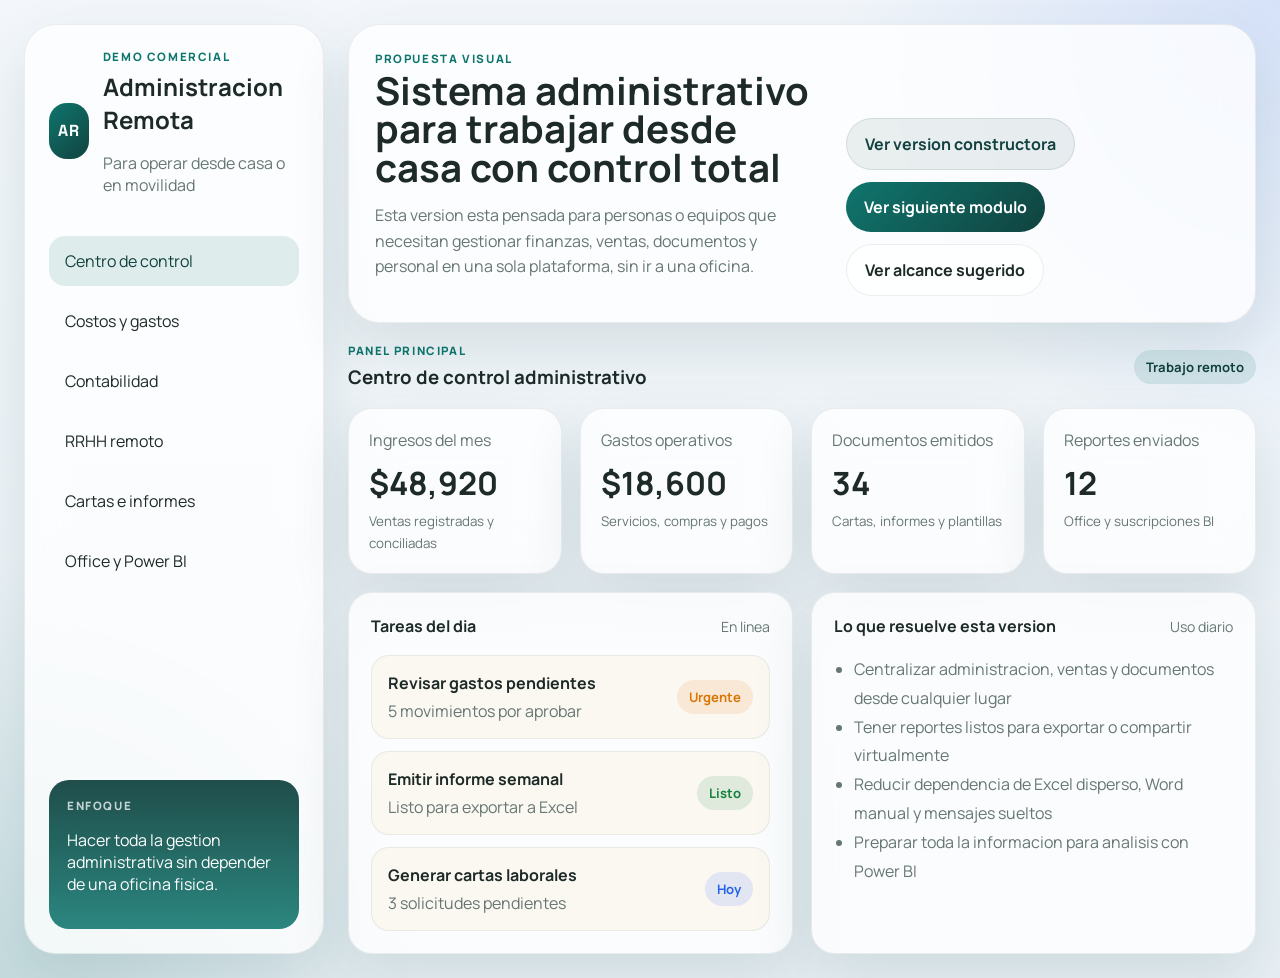
==== home-office.html @ 509c4a2b "Add initial demo mockups" ====
<!DOCTYPE html>
<html lang="es">
<head>
  <meta charset="UTF-8">
  <meta name="viewport" content="width=device-width, initial-scale=1.0">
  <title>Demo | Administracion Remota</title>
  <link rel="preconnect" href="https://fonts.googleapis.com">
  <link rel="preconnect" href="https://fonts.gstatic.com" crossorigin>
  <link href="https://fonts.googleapis.com/css2?family=Manrope:wght@400;500;600;700;800&family=Space+Grotesk:wght@500;700&display=swap" rel="stylesheet">
  <link rel="stylesheet" href="styles.css">
</head>
<body class="theme-remote">
  <div class="app-shell">
    <aside class="sidebar">
      <div class="brand">
        <div class="brand-mark">AR</div>
        <div>
          <p class="eyebrow">Demo comercial</p>
          <h1>Administracion Remota</h1>
          <p class="brand-subtitle">Para operar desde casa o en movilidad</p>
        </div>
      </div>

      <nav class="nav">
        <button class="nav-item active" data-screen="dashboard">Centro de control</button>
        <button class="nav-item" data-screen="costos">Costos y gastos</button>
        <button class="nav-item" data-screen="contabilidad">Contabilidad</button>
        <button class="nav-item" data-screen="rrhh">RRHH remoto</button>
        <button class="nav-item" data-screen="documentos">Cartas e informes</button>
        <button class="nav-item" data-screen="reportes">Office y Power BI</button>
      </nav>

      <div class="sidebar-card">
        <p class="eyebrow">Enfoque</p>
        <p>Hacer toda la gestion administrativa sin depender de una oficina fisica.</p>
      </div>
    </aside>

    <main class="main-content">
      <header class="hero">
        <div>
          <p class="eyebrow">Propuesta visual</p>
          <h2>Sistema administrativo para trabajar desde casa con control total</h2>
          <p class="hero-copy">
            Esta version esta pensada para personas o equipos que necesitan gestionar
            finanzas, ventas, documentos y personal en una sola plataforma, sin ir a una oficina.
          </p>
        </div>
        <div class="hero-actions">
          <a class="action-btn tertiary" href="index.html">Ver version constructora</a>
          <button class="action-btn primary" id="nextScreen">Ver siguiente modulo</button>
          <button class="action-btn secondary" id="openModal">Ver alcance sugerido</button>
        </div>
      </header>

      <section class="screen active" id="dashboard">
        <div class="section-header">
          <div>
            <p class="eyebrow">Panel principal</p>
            <h3>Centro de control administrativo</h3>
          </div>
          <span class="status-pill">Trabajo remoto</span>
        </div>

        <div class="metrics-grid">
          <article class="metric-card">
            <span>Ingresos del mes</span>
            <strong>$48,920</strong>
            <small>Ventas registradas y conciliadas</small>
          </article>
          <article class="metric-card">
            <span>Gastos operativos</span>
            <strong>$18,600</strong>
            <small>Servicios, compras y pagos</small>
          </article>
          <article class="metric-card">
            <span>Documentos emitidos</span>
            <strong>34</strong>
            <small>Cartas, informes y plantillas</small>
          </article>
          <article class="metric-card">
            <span>Reportes enviados</span>
            <strong>12</strong>
            <small>Office y suscripciones BI</small>
          </article>
        </div>

        <div class="dashboard-grid">
          <article class="panel-card">
            <div class="panel-card-head">
              <h4>Tareas del dia</h4>
              <span>En linea</span>
            </div>
            <div class="project-list">
              <div class="project-row">
                <div>
                  <strong>Revisar gastos pendientes</strong>
                  <p>5 movimientos por aprobar</p>
                </div>
                <span class="tag amber">Urgente</span>
              </div>
              <div class="project-row">
                <div>
                  <strong>Emitir informe semanal</strong>
                  <p>Listo para exportar a Excel</p>
                </div>
                <span class="tag green">Listo</span>
              </div>
              <div class="project-row">
                <div>
                  <strong>Generar cartas laborales</strong>
                  <p>3 solicitudes pendientes</p>
                </div>
                <span class="tag blue">Hoy</span>
              </div>
            </div>
          </article>

          <article class="panel-card">
            <div class="panel-card-head">
              <h4>Lo que resuelve esta version</h4>
              <span>Uso diario</span>
            </div>
            <ul class="feature-list">
              <li>Centralizar administracion, ventas y documentos desde cualquier lugar</li>
              <li>Tener reportes listos para exportar o compartir virtualmente</li>
              <li>Reducir dependencia de Excel disperso, Word manual y mensajes sueltos</li>
              <li>Preparar toda la informacion para analisis con Power BI</li>
            </ul>
          </article>
        </div>
      </section>

      <section class="screen" id="costos">
        <div class="section-header">
          <div>
            <p class="eyebrow">Modulo 1</p>
            <h3>Costos, gastos e ingresos</h3>
          </div>
          <span class="status-pill">Base del sistema</span>
        </div>

        <div class="two-column">
          <article class="panel-card">
            <div class="panel-card-head">
              <h4>Resumen de movimientos</h4>
              <span>Vista rapida</span>
            </div>
            <div class="table-card">
              <div class="table-row table-head">
                <span>Fecha</span>
                <span>Concepto</span>
                <span>Tipo</span>
                <span>Monto</span>
              </div>
              <div class="table-row">
                <span>08/04</span>
                <span>Pago de proveedores</span>
                <span>Gasto</span>
                <span>$980</span>
              </div>
              <div class="table-row">
                <span>08/04</span>
                <span>Venta cerrada</span>
                <span>Ingreso</span>
                <span>$2,400</span>
              </div>
              <div class="table-row">
                <span>07/04</span>
                <span>Suscripcion software</span>
                <span>Gasto</span>
                <span>$95</span>
              </div>
            </div>
          </article>

          <article class="panel-card">
            <div class="panel-card-head">
              <h4>Funciones sugeridas</h4>
              <span>Primera etapa</span>
            </div>
            <ul class="feature-list">
              <li>Registrar ingresos y gastos desde una sola pantalla</li>
              <li>Filtrar por categoria, fecha, cliente o responsable</li>
              <li>Ver utilidad estimada del periodo</li>
              <li>Exportar reportes a Excel, CSV o PDF</li>
            </ul>
          </article>
        </div>
      </section>

      <section class="screen" id="contabilidad">
        <div class="section-header">
          <div>
            <p class="eyebrow">Modulo 2</p>
            <h3>Contabilidad administrativa</h3>
          </div>
          <span class="status-pill">Control interno</span>
        </div>

        <div class="dashboard-grid">
          <article class="panel-card">
            <div class="panel-card-head">
              <h4>Tablero contable</h4>
              <span>Seguimiento</span>
            </div>
            <ul class="feature-list">
              <li>Cuentas por cobrar y por pagar</li>
              <li>Resumen mensual de ingresos y egresos</li>
              <li>Control de facturas y comprobantes</li>
              <li>Cierre administrativo por periodo</li>
            </ul>
          </article>

          <article class="panel-card">
            <div class="panel-card-head">
              <h4>Importante para venderlo bien</h4>
              <span>Enfoque comercial</span>
            </div>
            <ul class="feature-list">
              <li>Presentarlo como control administrativo y reportes operativos</li>
              <li>Evitar prometer contabilidad fiscal completa sin validar normativa</li>
              <li>Dejar abierta la integracion con contador o software externo</li>
              <li>Usar esta fase para ordenar la informacion del negocio</li>
            </ul>
          </article>
        </div>
      </section>

      <section class="screen" id="rrhh">
        <div class="section-header">
          <div>
            <p class="eyebrow">Modulo 3</p>
            <h3>Recursos humanos y soporte administrativo</h3>
          </div>
          <span class="status-pill">Operable en remoto</span>
        </div>

        <div class="two-column">
          <article class="panel-card">
            <div class="panel-card-head">
              <h4>Expedientes del equipo</h4>
              <span>Gestion interna</span>
            </div>
            <div class="people-grid">
              <div class="person-card">
                <strong>Mariela Ortiz</strong>
                <span>Asistente administrativa</span>
                <small>Documentos al dia</small>
              </div>
              <div class="person-card">
                <strong>David Solis</strong>
                <span>Vendedor</span>
                <small>Meta mensual 78%</small>
              </div>
              <div class="person-card">
                <strong>Lucia Gomez</strong>
                <span>Coordinadora</span>
                <small>2 cartas pendientes</small>
              </div>
              <div class="person-card">
                <strong>Rosa Medina</strong>
                <span>RRHH</span>
                <small>Revision de contratos</small>
              </div>
            </div>
          </article>

          <article class="panel-card">
            <div class="panel-card-head">
              <h4>Funciones sugeridas</h4>
              <span>Escalable</span>
            </div>
            <ul class="feature-list">
              <li>Fichas de colaboradores, cargos y contratos</li>
              <li>Cartas laborales generadas con plantillas</li>
              <li>Control de vacaciones, estados y observaciones</li>
              <li>Acceso por usuario para trabajo desde casa</li>
            </ul>
          </article>
        </div>
      </section>

      <section class="screen" id="documentos">
        <div class="section-header">
          <div>
            <p class="eyebrow">Modulo 4</p>
            <h3>Cartas, informes y plantillas de oficina</h3>
          </div>
          <span class="status-pill">Alta utilidad</span>
        </div>

        <div class="dashboard-grid">
          <article class="panel-card">
            <div class="panel-card-head">
              <h4>Biblioteca documental</h4>
              <span>Automatizacion</span>
            </div>
            <div class="document-list">
              <div class="document-item">
                <strong>Carta laboral</strong>
                <small>Lista para emitir</small>
              </div>
              <div class="document-item">
                <strong>Informe mensual</strong>
                <small>Con datos del sistema</small>
              </div>
              <div class="document-item">
                <strong>Plantilla administrativa</strong>
                <small>Formato institucional</small>
              </div>
              <div class="document-item">
                <strong>Resumen de ventas</strong>
                <small>Exportable</small>
              </div>
            </div>
          </article>

          <article class="panel-card">
            <div class="panel-card-head">
              <h4>Que se puede automatizar</h4>
              <span>Valor practico</span>
            </div>
            <ul class="feature-list">
              <li>Emitir cartas desde datos ya guardados</li>
              <li>Armar informes recurrentes sin reescribirlos cada vez</li>
              <li>Unificar firmas, encabezados y formatos</li>
              <li>Reducir trabajo manual de oficina aunque se opere desde casa</li>
            </ul>
          </article>
        </div>
      </section>

      <section class="screen" id="reportes">
        <div class="section-header">
          <div>
            <p class="eyebrow">Modulo 5</p>
            <h3>Exportacion, Office y Power BI</h3>
          </div>
          <span class="status-pill">Fase 2</span>
        </div>

        <div class="dashboard-grid">
          <article class="panel-card">
            <div class="panel-card-head">
              <h4>Salidas disponibles</h4>
              <span>Compatible</span>
            </div>
            <div class="export-grid">
              <div class="export-card">Excel</div>
              <div class="export-card">Word</div>
              <div class="export-card">PDF</div>
              <div class="export-card">Power BI</div>
            </div>
          </article>

          <article class="panel-card">
            <div class="panel-card-head">
              <h4>Escenario de uso</h4>
              <span>Gerencia virtual</span>
            </div>
            <ul class="feature-list">
              <li>Extraer reportes para herramientas de Office</li>
              <li>Conectar datos limpios para tableros de Power BI</li>
              <li>Enviar suscripciones automaticas con indicadores clave</li>
              <li>Consultar resultados desde casa, laptop o celular</li>
            </ul>
          </article>
        </div>
      </section>
    </main>
  </div>

  <div class="modal-backdrop" id="modalBackdrop" aria-hidden="true">
    <div class="modal-card" role="dialog" aria-modal="true" aria-labelledby="modalTitle">
      <div class="panel-card-head">
        <h4 id="modalTitle">Alcance recomendado para la version remota</h4>
        <button class="close-btn" id="closeModal" aria-label="Cerrar">x</button>
      </div>
      <ul class="feature-list">
        <li>Dashboard con ingresos, gastos, ventas y reportes</li>
        <li>Modulo de movimientos administrativos y contables basicos</li>
        <li>Emision de cartas e informes desde plantillas</li>
        <li>Exportacion a Office y estructura lista para Power BI</li>
        <li>Acceso web para operar desde casa o fuera de oficina</li>
      </ul>
      <p class="modal-note">
        Recomendacion comercial: vender esta version como una plataforma administrativa remota, no como un sistema fiscal completo.
      </p>
    </div>
  </div>

  <script src="script.js"></script>
</body>
</html>
---- styles.css ----
:root {
  --bg: #f4efe7;
  --bg-soft: #fbf8f2;
  --surface: rgba(255, 255, 255, 0.76);
  --surface-strong: #ffffff;
  --ink: #1d2a28;
  --muted: #667672;
  --line: rgba(29, 42, 40, 0.08);
  --brand: #0f766e;
  --brand-deep: #11423f;
  --accent: #d97706;
  --success: #15803d;
  --info: #2563eb;
  --shadow: 0 24px 60px rgba(17, 66, 63, 0.12);
  --radius: 24px;
}

* {
  box-sizing: border-box;
}

html,
body {
  margin: 0;
  min-height: 100%;
  font-family: "Manrope", sans-serif;
  color: var(--ink);
  background:
    radial-gradient(circle at top left, rgba(15, 118, 110, 0.16), transparent 28%),
    radial-gradient(circle at bottom right, rgba(217, 119, 6, 0.12), transparent 26%),
    linear-gradient(180deg, #f8f5ef 0%, #f1ece3 100%);
}

body {
  padding: 24px;
}

body.theme-remote {
  background:
    radial-gradient(circle at top right, rgba(37, 99, 235, 0.14), transparent 28%),
    radial-gradient(circle at bottom left, rgba(15, 118, 110, 0.16), transparent 26%),
    linear-gradient(180deg, #f3f7fb 0%, #e9f0f5 100%);
}

button {
  font: inherit;
}

.app-shell {
  display: grid;
  grid-template-columns: 300px 1fr;
  gap: 24px;
  min-height: calc(100vh - 48px);
}

.sidebar,
.hero,
.panel-card,
.metric-card,
.modal-card {
  backdrop-filter: blur(20px);
  background: var(--surface);
  border: 1px solid var(--line);
  box-shadow: var(--shadow);
}

.sidebar {
  display: flex;
  flex-direction: column;
  gap: 24px;
  padding: 24px;
  border-radius: 32px;
}

.brand {
  display: flex;
  gap: 14px;
  align-items: center;
}

.brand-mark {
  display: grid;
  place-items: center;
  width: 56px;
  height: 56px;
  border-radius: 18px;
  color: white;
  background: linear-gradient(135deg, var(--brand), var(--brand-deep));
  font-family: "Space Grotesk", sans-serif;
  font-weight: 700;
  letter-spacing: 0.04em;
}

.brand h1,
.hero h2,
.section-header h3,
.panel-card h4 {
  margin: 0;
}

.brand-subtitle,
.hero-copy,
.metric-card small,
.feature-list,
.alert-list,
.modal-note,
.document-item small,
.project-row p,
.person-card small {
  color: var(--muted);
}

.eyebrow {
  margin: 0 0 6px;
  text-transform: uppercase;
  letter-spacing: 0.14em;
  font-size: 0.72rem;
  font-weight: 800;
  color: var(--brand);
}

.nav {
  display: flex;
  flex-direction: column;
  gap: 10px;
}

.nav-item,
.action-btn,
.close-btn {
  border: 0;
  cursor: pointer;
}

.nav-item {
  text-align: left;
  padding: 14px 16px;
  border-radius: 16px;
  background: transparent;
  color: var(--ink);
  transition: 180ms ease;
}

.nav-item:hover,
.nav-item.active {
  background: rgba(15, 118, 110, 0.12);
  color: var(--brand-deep);
}

.sidebar-card {
  margin-top: auto;
  padding: 18px;
  border-radius: 20px;
  background: linear-gradient(180deg, rgba(17, 66, 63, 0.94), rgba(15, 118, 110, 0.88));
  color: white;
}

.sidebar-card .eyebrow {
  color: rgba(255, 255, 255, 0.74);
}

.main-content {
  display: flex;
  flex-direction: column;
  gap: 20px;
}

.hero {
  display: flex;
  justify-content: space-between;
  align-items: end;
  gap: 24px;
  padding: 26px;
  border-radius: 32px;
}

.hero h2 {
  max-width: 760px;
  font-size: clamp(1.8rem, 3vw, 3rem);
  line-height: 1;
}

.hero-copy {
  max-width: 760px;
  line-height: 1.6;
}

.hero-actions {
  display: flex;
  gap: 12px;
  flex-wrap: wrap;
}

.action-btn {
  display: inline-flex;
  align-items: center;
  justify-content: center;
  padding: 14px 18px;
  border-radius: 999px;
  font-weight: 700;
  text-decoration: none;
}

.action-btn.primary {
  color: white;
  background: linear-gradient(135deg, var(--brand), var(--brand-deep));
}

.action-btn.secondary {
  background: rgba(255, 255, 255, 0.74);
  color: var(--ink);
  border: 1px solid var(--line);
}

.action-btn.tertiary {
  background: rgba(17, 66, 63, 0.08);
  color: var(--brand-deep);
  border: 1px solid rgba(17, 66, 63, 0.1);
}

.screen {
  display: none;
  flex-direction: column;
  gap: 18px;
}

.screen.active {
  display: flex;
}

.section-header {
  display: flex;
  justify-content: space-between;
  gap: 16px;
  align-items: center;
}

.status-pill,
.tag {
  display: inline-flex;
  align-items: center;
  justify-content: center;
  padding: 8px 12px;
  border-radius: 999px;
  font-size: 0.82rem;
  font-weight: 700;
}

.status-pill {
  background: rgba(15, 118, 110, 0.12);
  color: var(--brand-deep);
}

.metrics-grid,
.dashboard-grid,
.two-column,
.people-grid,
.export-grid {
  display: grid;
  gap: 18px;
}

.metrics-grid {
  grid-template-columns: repeat(4, minmax(0, 1fr));
}

.dashboard-grid,
.two-column {
  grid-template-columns: repeat(2, minmax(0, 1fr));
}

.metric-card,
.panel-card {
  border-radius: var(--radius);
}

.metric-card {
  padding: 20px;
}

.metric-card span {
  display: block;
  margin-bottom: 10px;
  color: var(--muted);
}

.metric-card strong {
  display: block;
  margin-bottom: 4px;
  font-size: 2rem;
}

.panel-card {
  padding: 22px;
}

.panel-card-head {
  display: flex;
  justify-content: space-between;
  align-items: center;
  gap: 14px;
  margin-bottom: 18px;
}

.panel-card-head span {
  color: var(--muted);
  font-size: 0.88rem;
}

.project-list,
.document-list {
  display: flex;
  flex-direction: column;
  gap: 12px;
}

.project-row,
.document-item,
.person-card,
.export-card,
.pipeline-step {
  background: var(--bg-soft);
  border: 1px solid var(--line);
  border-radius: 18px;
}

.project-row {
  display: flex;
  justify-content: space-between;
  gap: 16px;
  align-items: center;
  padding: 16px;
}

.project-row p {
  margin: 6px 0 0;
}

.tag.amber {
  background: rgba(217, 119, 6, 0.12);
  color: var(--accent);
}

.tag.green {
  background: rgba(21, 128, 61, 0.12);
  color: var(--success);
}

.tag.blue {
  background: rgba(37, 99, 235, 0.12);
  color: var(--info);
}

.alert-list,
.feature-list {
  margin: 0;
  padding-left: 20px;
  line-height: 1.8;
}

.table-card {
  display: flex;
  flex-direction: column;
  border-radius: 20px;
  overflow: hidden;
  border: 1px solid var(--line);
}

.table-row {
  display: grid;
  grid-template-columns: 0.8fr 1.3fr 1fr 0.8fr;
  gap: 12px;
  padding: 14px 16px;
  background: rgba(255, 255, 255, 0.6);
}

.table-row:nth-child(even) {
  background: rgba(251, 248, 242, 0.94);
}

.table-head {
  font-weight: 800;
  background: rgba(15, 118, 110, 0.1);
}

.people-grid {
  grid-template-columns: repeat(2, minmax(0, 1fr));
}

.person-card {
  padding: 16px;
  display: flex;
  flex-direction: column;
  gap: 6px;
}

.person-card span {
  font-weight: 700;
  color: var(--brand-deep);
}

.pipeline {
  display: grid;
  grid-template-columns: repeat(4, minmax(0, 1fr));
  gap: 12px;
}

.pipeline-step {
  padding: 18px 14px;
  text-align: center;
}

.pipeline-step strong {
  display: block;
  font-size: 1.8rem;
}

.pipeline-step.highlight {
  background: linear-gradient(135deg, var(--brand), var(--brand-deep));
  color: white;
}

.document-item {
  padding: 16px;
}

.export-grid {
  grid-template-columns: repeat(2, minmax(0, 1fr));
}

.export-card {
  padding: 26px;
  text-align: center;
  font-family: "Space Grotesk", sans-serif;
  font-size: 1.15rem;
  font-weight: 700;
}

.modal-backdrop {
  position: fixed;
  inset: 0;
  display: none;
  align-items: center;
  justify-content: center;
  padding: 24px;
  background: rgba(20, 28, 27, 0.45);
}

.modal-backdrop.open {
  display: flex;
}

.modal-card {
  width: min(100%, 680px);
  padding: 24px;
  border-radius: 28px;
}

.close-btn {
  width: 38px;
  height: 38px;
  border-radius: 999px;
  color: var(--ink);
  background: rgba(255, 255, 255, 0.82);
}

.modal-note {
  margin: 18px 0 0;
  line-height: 1.6;
}

@media (max-width: 1120px) {
  .app-shell,
  .metrics-grid,
  .dashboard-grid,
  .two-column {
    grid-template-columns: 1fr;
  }

  .hero {
    align-items: start;
    flex-direction: column;
  }
}

@media (max-width: 720px) {
  body {
    padding: 14px;
  }

  .sidebar,
  .hero,
  .panel-card,
  .metric-card {
    border-radius: 24px;
  }

  .people-grid,
  .pipeline,
  .export-grid {
    grid-template-columns: 1fr;
  }

  .table-row {
    grid-template-columns: 1fr 1fr;
  }

  .section-header {
    align-items: start;
    flex-direction: column;
  }
}
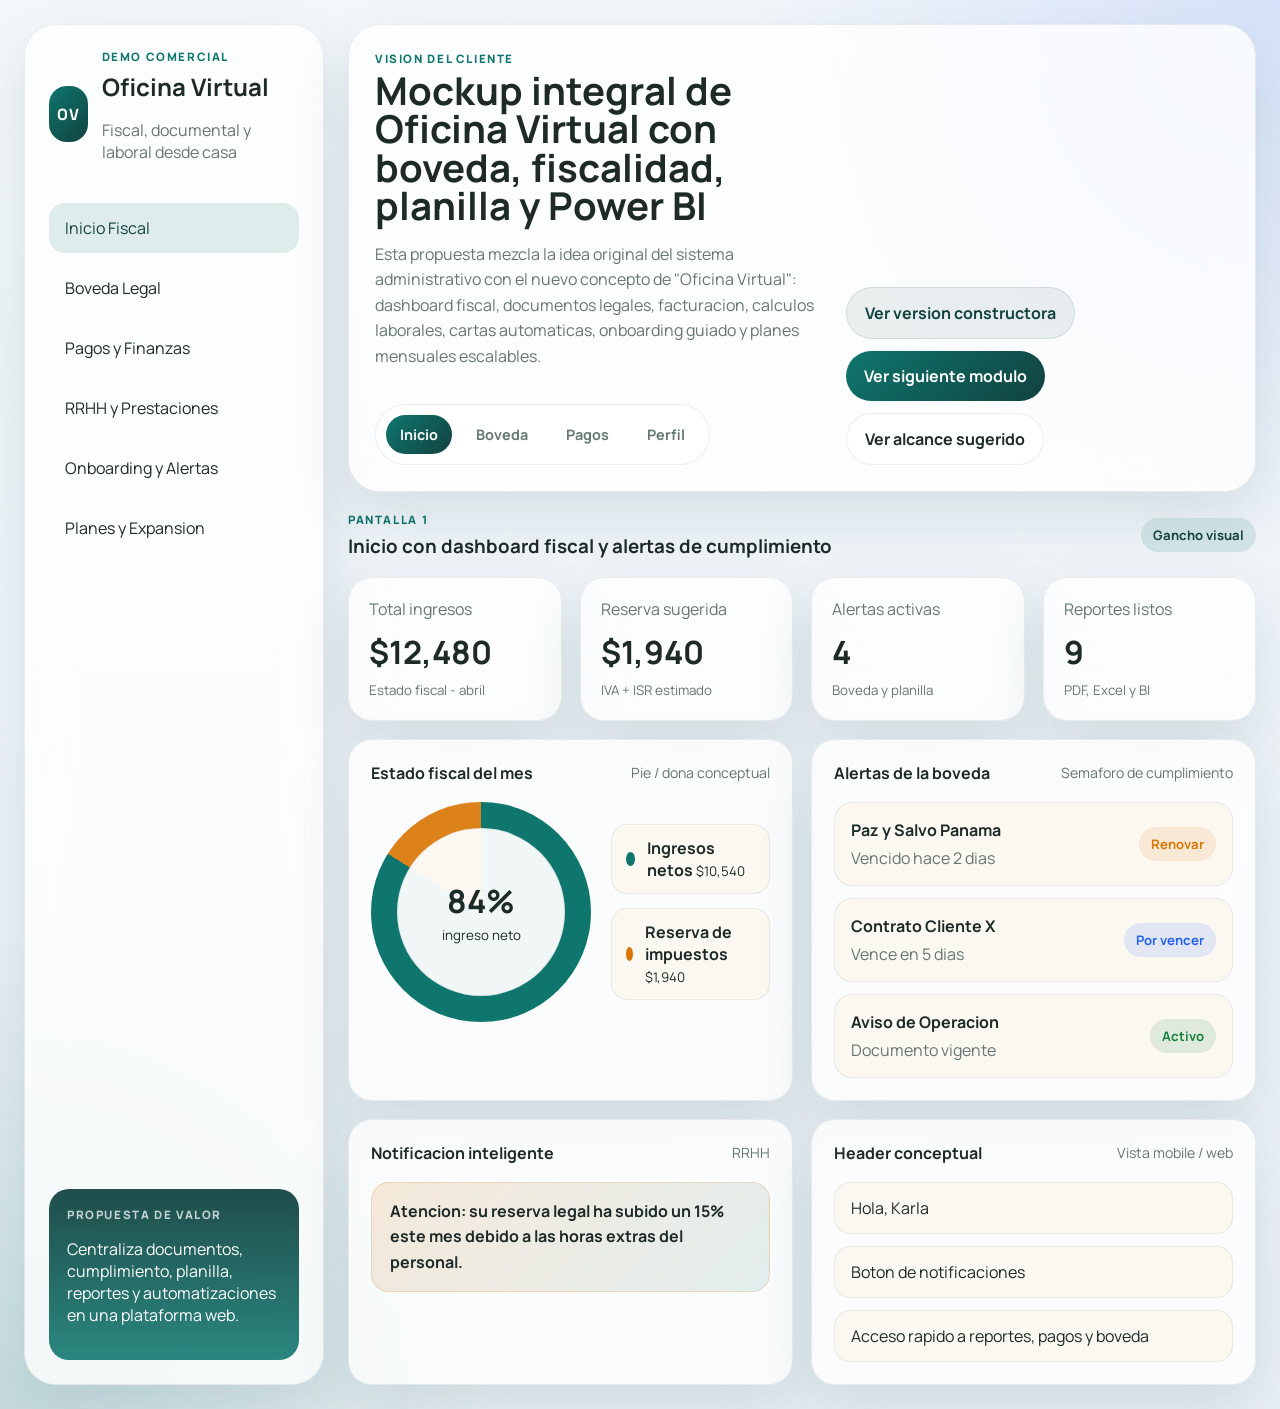
==== commit d61d07b5: "Expand office virtual mockup" ====
--- a/home-office.html
+++ b/home-office.html
@@ -3,7 +3,7 @@
 <head>
   <meta charset="UTF-8">
   <meta name="viewport" content="width=device-width, initial-scale=1.0">
-  <title>Demo | Administracion Remota</title>
+  <title>Demo | Oficina Virtual</title>
   <link rel="preconnect" href="https://fonts.googleapis.com">
   <link rel="preconnect" href="https://fonts.gstatic.com" crossorigin>
   <link href="https://fonts.googleapis.com/css2?family=Manrope:wght@400;500;600;700;800&family=Space+Grotesk:wght@500;700&display=swap" rel="stylesheet">
@@ -13,38 +13,45 @@
   <div class="app-shell">
     <aside class="sidebar">
       <div class="brand">
-        <div class="brand-mark">AR</div>
+        <div class="brand-mark">OV</div>
         <div>
           <p class="eyebrow">Demo comercial</p>
-          <h1>Administracion Remota</h1>
-          <p class="brand-subtitle">Para operar desde casa o en movilidad</p>
+          <h1>Oficina Virtual</h1>
+          <p class="brand-subtitle">Fiscal, documental y laboral desde casa</p>
         </div>
       </div>
 
       <nav class="nav">
-        <button class="nav-item active" data-screen="dashboard">Centro de control</button>
-        <button class="nav-item" data-screen="costos">Costos y gastos</button>
-        <button class="nav-item" data-screen="contabilidad">Contabilidad</button>
-        <button class="nav-item" data-screen="rrhh">RRHH remoto</button>
-        <button class="nav-item" data-screen="documentos">Cartas e informes</button>
-        <button class="nav-item" data-screen="reportes">Office y Power BI</button>
+        <button class="nav-item active" data-screen="dashboard">Inicio Fiscal</button>
+        <button class="nav-item" data-screen="boveda">Boveda Legal</button>
+        <button class="nav-item" data-screen="pagos">Pagos y Finanzas</button>
+        <button class="nav-item" data-screen="rrhh">RRHH y Prestaciones</button>
+        <button class="nav-item" data-screen="onboarding">Onboarding y Alertas</button>
+        <button class="nav-item" data-screen="reportes">Planes y Expansion</button>
       </nav>
 
       <div class="sidebar-card">
-        <p class="eyebrow">Enfoque</p>
-        <p>Hacer toda la gestion administrativa sin depender de una oficina fisica.</p>
+        <p class="eyebrow">Propuesta de valor</p>
+        <p>Centraliza documentos, cumplimiento, planilla, reportes y automatizaciones en una plataforma web.</p>
       </div>
     </aside>
 
     <main class="main-content">
       <header class="hero">
         <div>
-          <p class="eyebrow">Propuesta visual</p>
-          <h2>Sistema administrativo para trabajar desde casa con control total</h2>
+          <p class="eyebrow">Vision del cliente</p>
+          <h2>Mockup integral de Oficina Virtual con boveda, fiscalidad, planilla y Power BI</h2>
           <p class="hero-copy">
-            Esta version esta pensada para personas o equipos que necesitan gestionar
-            finanzas, ventas, documentos y personal en una sola plataforma, sin ir a una oficina.
+            Esta propuesta mezcla la idea original del sistema administrativo con el nuevo concepto de
+            "Oficina Virtual": dashboard fiscal, documentos legales, facturacion, calculos laborales,
+            cartas automaticas, onboarding guiado y planes mensuales escalables.
           </p>
+          <div class="mini-tabbar">
+            <span class="mini-tab active">Inicio</span>
+            <span class="mini-tab">Boveda</span>
+            <span class="mini-tab">Pagos</span>
+            <span class="mini-tab">Perfil</span>
+          </div>
         </div>
         <div class="hero-actions">
           <a class="action-btn tertiary" href="index.html">Ver version constructora</a>
@@ -56,172 +63,285 @@
       <section class="screen active" id="dashboard">
         <div class="section-header">
           <div>
-            <p class="eyebrow">Panel principal</p>
-            <h3>Centro de control administrativo</h3>
+            <p class="eyebrow">Pantalla 1</p>
+            <h3>Inicio con dashboard fiscal y alertas de cumplimiento</h3>
           </div>
-          <span class="status-pill">Trabajo remoto</span>
+          <span class="status-pill">Gancho visual</span>
         </div>
 
         <div class="metrics-grid">
           <article class="metric-card">
-            <span>Ingresos del mes</span>
-            <strong>$48,920</strong>
-            <small>Ventas registradas y conciliadas</small>
-          </article>
-          <article class="metric-card">
-            <span>Gastos operativos</span>
-            <strong>$18,600</strong>
-            <small>Servicios, compras y pagos</small>
-          </article>
-          <article class="metric-card">
-            <span>Documentos emitidos</span>
-            <strong>34</strong>
-            <small>Cartas, informes y plantillas</small>
-          </article>
-          <article class="metric-card">
-            <span>Reportes enviados</span>
-            <strong>12</strong>
-            <small>Office y suscripciones BI</small>
-          </article>
-        </div>
-
-        <div class="dashboard-grid">
-          <article class="panel-card">
-            <div class="panel-card-head">
-              <h4>Tareas del dia</h4>
-              <span>En linea</span>
+            <span>Total ingresos</span>
+            <strong>$12,480</strong>
+            <small>Estado fiscal - abril</small>
+          </article>
+          <article class="metric-card">
+            <span>Reserva sugerida</span>
+            <strong>$1,940</strong>
+            <small>IVA + ISR estimado</small>
+          </article>
+          <article class="metric-card">
+            <span>Alertas activas</span>
+            <strong>4</strong>
+            <small>Boveda y planilla</small>
+          </article>
+          <article class="metric-card">
+            <span>Reportes listos</span>
+            <strong>9</strong>
+            <small>PDF, Excel y BI</small>
+          </article>
+        </div>
+
+        <div class="dashboard-grid">
+          <article class="panel-card">
+            <div class="panel-card-head">
+              <h4>Estado fiscal del mes</h4>
+              <span>Pie / dona conceptual</span>
+            </div>
+            <div class="donut-layout">
+              <div class="donut-visual">
+                <div class="donut-center">
+                  <strong>84%</strong>
+                  <small>ingreso neto</small>
+                </div>
+              </div>
+              <div class="legend-list">
+                <div class="legend-row">
+                  <span class="legend-dot income"></span>
+                  <div>
+                    <strong>Ingresos netos</strong>
+                    <small>$10,540</small>
+                  </div>
+                </div>
+                <div class="legend-row">
+                  <span class="legend-dot reserve"></span>
+                  <div>
+                    <strong>Reserva de impuestos</strong>
+                    <small>$1,940</small>
+                  </div>
+                </div>
+              </div>
+            </div>
+          </article>
+
+          <article class="panel-card">
+            <div class="panel-card-head">
+              <h4>Alertas de la boveda</h4>
+              <span>Semaforo de cumplimiento</span>
             </div>
             <div class="project-list">
               <div class="project-row">
                 <div>
-                  <strong>Revisar gastos pendientes</strong>
-                  <p>5 movimientos por aprobar</p>
+                  <strong>Paz y Salvo Panama</strong>
+                  <p>Vencido hace 2 dias</p>
                 </div>
-                <span class="tag amber">Urgente</span>
+                <span class="tag amber">Renovar</span>
               </div>
               <div class="project-row">
                 <div>
-                  <strong>Emitir informe semanal</strong>
-                  <p>Listo para exportar a Excel</p>
+                  <strong>Contrato Cliente X</strong>
+                  <p>Vence en 5 dias</p>
                 </div>
-                <span class="tag green">Listo</span>
+                <span class="tag blue">Por vencer</span>
               </div>
               <div class="project-row">
                 <div>
-                  <strong>Generar cartas laborales</strong>
-                  <p>3 solicitudes pendientes</p>
+                  <strong>Aviso de Operacion</strong>
+                  <p>Documento vigente</p>
                 </div>
-                <span class="tag blue">Hoy</span>
-              </div>
-            </div>
-          </article>
-
-          <article class="panel-card">
-            <div class="panel-card-head">
-              <h4>Lo que resuelve esta version</h4>
-              <span>Uso diario</span>
-            </div>
-            <ul class="feature-list">
-              <li>Centralizar administracion, ventas y documentos desde cualquier lugar</li>
-              <li>Tener reportes listos para exportar o compartir virtualmente</li>
-              <li>Reducir dependencia de Excel disperso, Word manual y mensajes sueltos</li>
-              <li>Preparar toda la informacion para analisis con Power BI</li>
-            </ul>
+                <span class="tag green">Activo</span>
+              </div>
+            </div>
+          </article>
+        </div>
+
+        <div class="dashboard-grid">
+          <article class="panel-card">
+            <div class="panel-card-head">
+              <h4>Notificacion inteligente</h4>
+              <span>RRHH</span>
+            </div>
+            <p class="callout">
+              Atencion: su reserva legal ha subido un 15% este mes debido a las horas extras del personal.
+            </p>
+          </article>
+
+          <article class="panel-card">
+            <div class="panel-card-head">
+              <h4>Header conceptual</h4>
+              <span>Vista mobile / web</span>
+            </div>
+            <div class="feature-list-block">
+              <p>Hola, Karla</p>
+              <p>Boton de notificaciones</p>
+              <p>Acceso rapido a reportes, pagos y boveda</p>
+            </div>
           </article>
         </div>
       </section>
 
-      <section class="screen" id="costos">
+      <section class="screen" id="boveda">
         <div class="section-header">
           <div>
-            <p class="eyebrow">Modulo 1</p>
-            <h3>Costos, gastos e ingresos</h3>
+            <p class="eyebrow">Pantalla 2</p>
+            <h3>Boveda legal, contratos y documentacion inteligente</h3>
           </div>
-          <span class="status-pill">Base del sistema</span>
+          <span class="status-pill">Core documental</span>
+        </div>
+
+        <div class="dashboard-grid">
+          <article class="panel-card">
+            <div class="panel-card-head">
+              <h4>Mi boveda legal</h4>
+              <span>Subir doc + buscador</span>
+            </div>
+            <div class="chip-row">
+              <span class="chip active">Todos</span>
+              <span class="chip">Legales</span>
+              <span class="chip">Tributarios</span>
+              <span class="chip">Contratos</span>
+              <span class="chip">Empleados</span>
+            </div>
+            <div class="document-list">
+              <div class="document-item">
+                <strong>Pacto Social.pdf</strong>
+                <small>PDF | Subido 05/04 | Vigente</small>
+              </div>
+              <div class="document-item">
+                <strong>Paz y Salvo CSS.jpg</strong>
+                <small>JPG | Subido 02/04 | Por vencer</small>
+              </div>
+              <div class="document-item">
+                <strong>Contrato Cliente X.pdf</strong>
+                <small>PDF | Vence en 5 dias</small>
+              </div>
+              <div class="document-item">
+                <strong>Aviso de Operacion.pdf</strong>
+                <small>PDF | Vigente</small>
+              </div>
+            </div>
+          </article>
+
+          <article class="panel-card">
+            <div class="panel-card-head">
+              <h4>Checklist de inicio</h4>
+              <span>Documentos requeridos</span>
+            </div>
+            <ul class="feature-list">
+              <li>Aviso de Operacion</li>
+              <li>Cedula del representante legal</li>
+              <li>Pacto social y poderes vigentes</li>
+              <li>Ultimo TXT del SIPE y planilla interna</li>
+              <li>Contratos firmados, paz y salvo CSS y DGI</li>
+              <li>Para construccion: permisos, polizas, carnets y presupuesto base</li>
+            </ul>
+          </article>
         </div>
 
         <div class="two-column">
           <article class="panel-card">
             <div class="panel-card-head">
-              <h4>Resumen de movimientos</h4>
-              <span>Vista rapida</span>
+              <h4>Emision automatica de documentos</h4>
+              <span>Plantillas legales</span>
+            </div>
+            <ul class="feature-list">
+              <li>Carta de trabajo</li>
+              <li>Carta de despido</li>
+              <li>Carta de renuncia</li>
+              <li>Amonestacion disciplinaria</li>
+              <li>Contrato de trabajo borrador</li>
+            </ul>
+          </article>
+
+          <article class="panel-card">
+            <div class="panel-card-head">
+              <h4>Asistencia adicional</h4>
+              <span>Fee unico opcional</span>
+            </div>
+            <p class="callout subtle">
+              No tienes tu paz y salvo actualizado o no encuentras tu aviso de operacion.
+              Presiona "Asistencia Nexus" y nuestro equipo lo tramita por ti por un fee unico.
+            </p>
+          </article>
+        </div>
+      </section>
+
+      <section class="screen" id="pagos">
+        <div class="section-header">
+          <div>
+            <p class="eyebrow">Pantalla 3</p>
+            <h3>Pagos, facturacion, gastos y reportes fiscales</h3>
+          </div>
+          <span class="status-pill">Motor financiero</span>
+        </div>
+
+        <div class="metrics-grid">
+          <article class="metric-card">
+            <span>Por cobrar</span>
+            <strong>$2,980</strong>
+            <small>Facturas pendientes</small>
+          </article>
+          <article class="metric-card">
+            <span>Por pagar</span>
+            <strong>$1,145</strong>
+            <small>Gastos del periodo</small>
+          </article>
+          <article class="metric-card">
+            <span>Deducibles</span>
+            <strong>$680</strong>
+            <small>Listos para contador</small>
+          </article>
+          <article class="metric-card">
+            <span>Exportar</span>
+            <strong>PDF</strong>
+            <small>Excel, CSV, Office</small>
+          </article>
+        </div>
+
+        <div class="dashboard-grid">
+          <article class="panel-card">
+            <div class="panel-card-head">
+              <h4>Movimientos recientes</h4>
+              <span>Nueva factura + gasto</span>
             </div>
             <div class="table-card">
               <div class="table-row table-head">
-                <span>Fecha</span>
                 <span>Concepto</span>
                 <span>Tipo</span>
+                <span>Categoria</span>
                 <span>Monto</span>
               </div>
               <div class="table-row">
-                <span>08/04</span>
-                <span>Pago de proveedores</span>
+                <span>Pago Cliente X</span>
+                <span>Ingreso</span>
+                <span>Facturacion</span>
+                <span>+$500</span>
+              </div>
+              <div class="table-row">
+                <span>Suscripcion Adobe</span>
                 <span>Gasto</span>
-                <span>$980</span>
+                <span>Herramientas</span>
+                <span>-$20.99</span>
               </div>
               <div class="table-row">
-                <span>08/04</span>
-                <span>Venta cerrada</span>
-                <span>Ingreso</span>
-                <span>$2,400</span>
-              </div>
-              <div class="table-row">
-                <span>07/04</span>
-                <span>Suscripcion software</span>
+                <span>Pago proveedor legal</span>
                 <span>Gasto</span>
-                <span>$95</span>
-              </div>
-            </div>
-          </article>
-
-          <article class="panel-card">
-            <div class="panel-card-head">
-              <h4>Funciones sugeridas</h4>
-              <span>Primera etapa</span>
-            </div>
-            <ul class="feature-list">
-              <li>Registrar ingresos y gastos desde una sola pantalla</li>
-              <li>Filtrar por categoria, fecha, cliente o responsable</li>
-              <li>Ver utilidad estimada del periodo</li>
-              <li>Exportar reportes a Excel, CSV o PDF</li>
-            </ul>
-          </article>
-        </div>
-      </section>
-
-      <section class="screen" id="contabilidad">
-        <div class="section-header">
-          <div>
-            <p class="eyebrow">Modulo 2</p>
-            <h3>Contabilidad administrativa</h3>
-          </div>
-          <span class="status-pill">Control interno</span>
-        </div>
-
-        <div class="dashboard-grid">
-          <article class="panel-card">
-            <div class="panel-card-head">
-              <h4>Tablero contable</h4>
-              <span>Seguimiento</span>
-            </div>
-            <ul class="feature-list">
-              <li>Cuentas por cobrar y por pagar</li>
-              <li>Resumen mensual de ingresos y egresos</li>
-              <li>Control de facturas y comprobantes</li>
-              <li>Cierre administrativo por periodo</li>
-            </ul>
-          </article>
-
-          <article class="panel-card">
-            <div class="panel-card-head">
-              <h4>Importante para venderlo bien</h4>
-              <span>Enfoque comercial</span>
-            </div>
-            <ul class="feature-list">
-              <li>Presentarlo como control administrativo y reportes operativos</li>
-              <li>Evitar prometer contabilidad fiscal completa sin validar normativa</li>
-              <li>Dejar abierta la integracion con contador o software externo</li>
-              <li>Usar esta fase para ordenar la informacion del negocio</li>
+                <span>Deducible</span>
+                <span>-$160</span>
+              </div>
+            </div>
+          </article>
+
+          <article class="panel-card">
+            <div class="panel-card-head">
+              <h4>Nota para desarrollo</h4>
+              <span>Reporte mensual</span>
+            </div>
+            <ul class="feature-list">
+              <li>Consolidar gastos categorizados como deducibles</li>
+              <li>Generar reporte mensual descargable en PDF y Excel</li>
+              <li>Dejar estructura limpia para Power BI</li>
+              <li>Permitir uso por pais y moneda original</li>
             </ul>
           </article>
         </div>
@@ -230,102 +350,190 @@
       <section class="screen" id="rrhh">
         <div class="section-header">
           <div>
-            <p class="eyebrow">Modulo 3</p>
-            <h3>Recursos humanos y soporte administrativo</h3>
+            <p class="eyebrow">Modulo laboral</p>
+            <h3>Prestaciones, reserva legal, liquidacion y voucher digital</h3>
           </div>
-          <span class="status-pill">Operable en remoto</span>
+          <span class="status-pill">Elite compliance</span>
+        </div>
+
+        <div class="dashboard-grid">
+          <article class="panel-card">
+            <div class="panel-card-head">
+              <h4>Calculos base</h4>
+              <span>Panama</span>
+            </div>
+            <ul class="feature-list">
+              <li>Vacaciones: 9.09% mensual</li>
+              <li>XIII Mes: salario bruto / 12</li>
+              <li>Seguro Social obrero: 9.75%</li>
+              <li>Seguro Social patronal: 12.25%</li>
+              <li>Seguro Educativo: 1.25% obrero / 1.50% patronal</li>
+              <li>Prima de antiguedad e indemnizacion segun tipo de contrato</li>
+            </ul>
+          </article>
+
+          <article class="panel-card">
+            <div class="panel-card-head">
+              <h4>Reserva de pasivos laborales</h4>
+              <span>Reporte gerencial</span>
+            </div>
+            <div class="table-card">
+              <div class="table-row table-head">
+                <span>Empleado</span>
+                <span>Vacaciones</span>
+                <span>XIII</span>
+                <span>Total</span>
+              </div>
+              <div class="table-row">
+                <span>Maria Perez</span>
+                <span>$285</span>
+                <span>$190</span>
+                <span>$620</span>
+              </div>
+              <div class="table-row">
+                <span>Carlos Rios</span>
+                <span>$340</span>
+                <span>$225</span>
+                <span>$744</span>
+              </div>
+              <div class="table-row">
+                <span>Lucia Gomez</span>
+                <span>$310</span>
+                <span>$206</span>
+                <span>$681</span>
+              </div>
+            </div>
+          </article>
+        </div>
+
+        <div class="dashboard-grid">
+          <article class="panel-card">
+            <div class="panel-card-head">
+              <h4>Hoja de liquidacion draft</h4>
+              <span>Borrador automatico</span>
+            </div>
+            <ul class="feature-list">
+              <li>Vacaciones proporcionales</li>
+              <li>XIII Mes proporcional</li>
+              <li>Prima de antiguedad</li>
+              <li>Indemnizacion si aplica</li>
+              <li>Nota legal: calculo referencial sujeto a validacion final</li>
+            </ul>
+          </article>
+
+          <article class="panel-card">
+            <div class="panel-card-head">
+              <h4>Comprobante de pago</h4>
+              <span>Voucher digital</span>
+            </div>
+            <ul class="feature-list">
+              <li>Total bruto con salario base, horas extra y comisiones</li>
+              <li>Deducciones de CSS, seguro educativo e ISR</li>
+              <li>Neto a recibir listo para PDF o WhatsApp</li>
+              <li>Ideal para el plan con empleados</li>
+            </ul>
+          </article>
         </div>
 
         <div class="two-column">
           <article class="panel-card">
             <div class="panel-card-head">
-              <h4>Expedientes del equipo</h4>
-              <span>Gestion interna</span>
-            </div>
-            <div class="people-grid">
-              <div class="person-card">
-                <strong>Mariela Ortiz</strong>
-                <span>Asistente administrativa</span>
-                <small>Documentos al dia</small>
-              </div>
-              <div class="person-card">
-                <strong>David Solis</strong>
-                <span>Vendedor</span>
-                <small>Meta mensual 78%</small>
-              </div>
-              <div class="person-card">
-                <strong>Lucia Gomez</strong>
-                <span>Coordinadora</span>
-                <small>2 cartas pendientes</small>
-              </div>
-              <div class="person-card">
-                <strong>Rosa Medina</strong>
-                <span>RRHH</span>
-                <small>Revision de contratos</small>
-              </div>
-            </div>
-          </article>
-
-          <article class="panel-card">
-            <div class="panel-card-head">
-              <h4>Funciones sugeridas</h4>
-              <span>Escalable</span>
-            </div>
-            <ul class="feature-list">
-              <li>Fichas de colaboradores, cargos y contratos</li>
-              <li>Cartas laborales generadas con plantillas</li>
-              <li>Control de vacaciones, estados y observaciones</li>
-              <li>Acceso por usuario para trabajo desde casa</li>
+              <h4>Costo real de planilla</h4>
+              <span>Power BI</span>
+            </div>
+            <ul class="feature-list">
+              <li>Salario bruto + cuota patronal + seguro educativo patronal + riesgos</li>
+              <li>Resumen de retenciones mensuales</li>
+              <li>Proyeccion de pago SIPE</li>
+              <li>Panorama financiero para gerencia</li>
+            </ul>
+          </article>
+
+          <article class="panel-card">
+            <div class="panel-card-head">
+              <h4>Validaciones de seguridad</h4>
+              <span>Despidos</span>
+            </div>
+            <ul class="feature-list">
+              <li>Si el cliente marca despido injustificado, activar alerta de indemnizacion</li>
+              <li>Recordatorio de preaviso de 30 dias en contratos indefinidos</li>
+              <li>Control interno para reducir errores manuales</li>
             </ul>
           </article>
         </div>
       </section>
 
-      <section class="screen" id="documentos">
+      <section class="screen" id="onboarding">
         <div class="section-header">
           <div>
-            <p class="eyebrow">Modulo 4</p>
-            <h3>Cartas, informes y plantillas de oficina</h3>
+            <p class="eyebrow">Proceso de exito</p>
+            <h3>Onboarding impecable, automatizaciones y arquitectura sugerida</h3>
           </div>
-          <span class="status-pill">Alta utilidad</span>
-        </div>
-
-        <div class="dashboard-grid">
-          <article class="panel-card">
-            <div class="panel-card-head">
-              <h4>Biblioteca documental</h4>
+          <span class="status-pill">Clave para escalar</span>
+        </div>
+
+        <div class="dashboard-grid">
+          <article class="panel-card">
+            <div class="panel-card-head">
+              <h4>Barra de progreso de configuracion</h4>
+              <span>Simple para el cliente</span>
+            </div>
+            <div class="progress-steps">
+              <div class="progress-step active">
+                <strong>Paso 1</strong>
+                <small>Identidad: aviso de operacion y cedula</small>
+              </div>
+              <div class="progress-step active">
+                <strong>Paso 2</strong>
+                <small>Inteligencia: TXT SIPE y planilla</small>
+              </div>
+              <div class="progress-step">
+                <strong>Paso 3</strong>
+                <small>Seguridad: contratos, seguros y alertas</small>
+              </div>
+            </div>
+          </article>
+
+          <article class="panel-card">
+            <div class="panel-card-head">
+              <h4>Workflow con Make.com</h4>
               <span>Automatizacion</span>
             </div>
-            <div class="document-list">
-              <div class="document-item">
-                <strong>Carta laboral</strong>
-                <small>Lista para emitir</small>
-              </div>
-              <div class="document-item">
-                <strong>Informe mensual</strong>
-                <small>Con datos del sistema</small>
-              </div>
-              <div class="document-item">
-                <strong>Plantilla administrativa</strong>
-                <small>Formato institucional</small>
-              </div>
-              <div class="document-item">
-                <strong>Resumen de ventas</strong>
-                <small>Exportable</small>
-              </div>
-            </div>
-          </article>
-
-          <article class="panel-card">
-            <div class="panel-card-head">
-              <h4>Que se puede automatizar</h4>
-              <span>Valor practico</span>
-            </div>
-            <ul class="feature-list">
-              <li>Emitir cartas desde datos ya guardados</li>
-              <li>Armar informes recurrentes sin reescribirlos cada vez</li>
-              <li>Unificar firmas, encabezados y formatos</li>
-              <li>Reducir trabajo manual de oficina aunque se opere desde casa</li>
+            <ul class="feature-list">
+              <li>Extraer datos de Airtable</li>
+              <li>Insertarlos en plantillas de Google Docs o PDF</li>
+              <li>Anadir logo y firma autorizada</li>
+              <li>Enviar el documento a la boveda o por WhatsApp</li>
+              <li>Disparar alertas por correo o mensaje</li>
+            </ul>
+          </article>
+        </div>
+
+        <div class="two-column">
+          <article class="panel-card">
+            <div class="panel-card-head">
+              <h4>Arquitectura sugerida</h4>
+              <span>Version no-code / low-code</span>
+            </div>
+            <ul class="feature-list">
+              <li>Frontend: Softr</li>
+              <li>Base de datos: Airtable</li>
+              <li>Automatizaciones: Make.com</li>
+              <li>Seguridad: visibilidad por usuario y registros vinculados</li>
+            </ul>
+          </article>
+
+          <article class="panel-card">
+            <div class="panel-card-head">
+              <h4>Master sheet sugerida</h4>
+              <span>Columnas clave</span>
+            </div>
+            <ul class="feature-list">
+              <li>Fecha aniversario</li>
+              <li>Tasa riesgos</li>
+              <li>Acumulado vacaciones</li>
+              <li>Acumulado XIII</li>
+              <li>Usuario, documentos, movimientos y adjuntos</li>
             </ul>
           </article>
         </div>
@@ -334,36 +542,73 @@
       <section class="screen" id="reportes">
         <div class="section-header">
           <div>
-            <p class="eyebrow">Modulo 5</p>
-            <h3>Exportacion, Office y Power BI</h3>
+            <p class="eyebrow">Modelo de negocio</p>
+            <h3>Planes, Power BI, expansion regional y ecosistema Nexus</h3>
           </div>
-          <span class="status-pill">Fase 2</span>
-        </div>
-
-        <div class="dashboard-grid">
-          <article class="panel-card">
-            <div class="panel-card-head">
-              <h4>Salidas disponibles</h4>
-              <span>Compatible</span>
-            </div>
-            <div class="export-grid">
-              <div class="export-card">Excel</div>
-              <div class="export-card">Word</div>
-              <div class="export-card">PDF</div>
-              <div class="export-card">Power BI</div>
-            </div>
-          </article>
-
-          <article class="panel-card">
-            <div class="panel-card-head">
-              <h4>Escenario de uso</h4>
-              <span>Gerencia virtual</span>
-            </div>
-            <ul class="feature-list">
-              <li>Extraer reportes para herramientas de Office</li>
-              <li>Conectar datos limpios para tableros de Power BI</li>
-              <li>Enviar suscripciones automaticas con indicadores clave</li>
-              <li>Consultar resultados desde casa, laptop o celular</li>
+          <span class="status-pill">Escalable</span>
+        </div>
+
+        <div class="pricing-grid">
+          <article class="panel-card pricing-card">
+            <p class="eyebrow">Basic Smart</p>
+            <strong class="price">$75 / mes</strong>
+            <ul class="feature-list">
+              <li>Ideal para independientes</li>
+              <li>Direccion comercial prime</li>
+              <li>Manejo de correspondencia</li>
+              <li>Aviso de operacion</li>
+              <li>Escaneo de 5 docs por mes</li>
+            </ul>
+          </article>
+
+          <article class="panel-card pricing-card featured-plan">
+            <p class="eyebrow">Business BI</p>
+            <strong class="price">$175 / mes</strong>
+            <ul class="feature-list">
+              <li>Todo lo del plan basic</li>
+              <li>Recepcionista IA por WhatsApp</li>
+              <li>Dashboard Power BI ventas</li>
+              <li>Reporte de origen de clientes</li>
+              <li>Cartas de trabajo y renuncias ilimitadas</li>
+            </ul>
+          </article>
+
+          <article class="panel-card pricing-card">
+            <p class="eyebrow">Elite Compliance</p>
+            <strong class="price">$350 / mes</strong>
+            <ul class="feature-list">
+              <li>Todo lo del business</li>
+              <li>Calculo de prestaciones y cuotas CSS</li>
+              <li>Generacion de vouchers de pago</li>
+              <li>Contratos y despidos con liquidacion</li>
+              <li>Ideal para empresas con empleados</li>
+            </ul>
+          </article>
+        </div>
+
+        <div class="dashboard-grid">
+          <article class="panel-card">
+            <div class="panel-card-head">
+              <h4>Expansion continental</h4>
+              <span>Capa de inteligencia legal</span>
+            </div>
+            <ul class="feature-list">
+              <li>Adaptar reglas laborales por pais: Panama, Colombia, Mexico y Costa Rica</li>
+              <li>Un tablero regional para pasivos laborales y cumplimiento</li>
+              <li>Promesa de cero multas como diferenciador comercial</li>
+            </ul>
+          </article>
+
+          <article class="panel-card">
+            <div class="panel-card-head">
+              <h4>Ecosistema de marca</h4>
+              <span>Nexus / Smart Hub</span>
+            </div>
+            <ul class="feature-list">
+              <li>Red de smart nodes y soft landing regional</li>
+              <li>Marketplace de contadores, abogados y expertos SSO verificados</li>
+              <li>Codigo QR para tarjeta de presentacion del cliente</li>
+              <li>Servicios premium con fee adicional</li>
             </ul>
           </article>
         </div>
@@ -374,18 +619,18 @@
   <div class="modal-backdrop" id="modalBackdrop" aria-hidden="true">
     <div class="modal-card" role="dialog" aria-modal="true" aria-labelledby="modalTitle">
       <div class="panel-card-head">
-        <h4 id="modalTitle">Alcance recomendado para la version remota</h4>
+        <h4 id="modalTitle">Alcance recomendado para la primera version</h4>
         <button class="close-btn" id="closeModal" aria-label="Cerrar">x</button>
       </div>
       <ul class="feature-list">
-        <li>Dashboard con ingresos, gastos, ventas y reportes</li>
-        <li>Modulo de movimientos administrativos y contables basicos</li>
-        <li>Emision de cartas e informes desde plantillas</li>
-        <li>Exportacion a Office y estructura lista para Power BI</li>
-        <li>Acceso web para operar desde casa o fuera de oficina</li>
+        <li>Dashboard fiscal con alertas y reserva sugerida</li>
+        <li>Boveda documental con contratos, vencimientos y checklist de onboarding</li>
+        <li>Pagos, facturacion, gastos y reporte mensual descargable</li>
+        <li>Modulo laboral con prestaciones, reserva legal y vouchers</li>
+        <li>Arquitectura lista para Power BI, automatizaciones y planes mensuales</li>
       </ul>
       <p class="modal-note">
-        Recomendacion comercial: vender esta version como una plataforma administrativa remota, no como un sistema fiscal completo.
+        Recomendacion comercial: vender primero una fase MVP administrable y dejar la expansion regional como etapa futura.
       </p>
     </div>
   </div>
--- a/styles.css
+++ b/styles.css
@@ -218,6 +218,29 @@
   border: 1px solid rgba(17, 66, 63, 0.1);
 }
 
+.mini-tabbar {
+  display: inline-flex;
+  gap: 10px;
+  margin-top: 18px;
+  padding: 10px;
+  border-radius: 999px;
+  background: rgba(255, 255, 255, 0.66);
+  border: 1px solid var(--line);
+}
+
+.mini-tab {
+  padding: 10px 14px;
+  border-radius: 999px;
+  color: var(--muted);
+  font-size: 0.9rem;
+  font-weight: 700;
+}
+
+.mini-tab.active {
+  color: white;
+  background: linear-gradient(135deg, var(--brand), var(--brand-deep));
+}
+
 .screen {
   display: none;
   flex-direction: column;
@@ -358,6 +381,20 @@
   line-height: 1.8;
 }
 
+.feature-list-block {
+  display: flex;
+  flex-direction: column;
+  gap: 12px;
+}
+
+.feature-list-block p {
+  margin: 0;
+  padding: 14px 16px;
+  border-radius: 16px;
+  background: var(--bg-soft);
+  border: 1px solid var(--line);
+}
+
 .table-card {
   display: flex;
   flex-direction: column;
@@ -436,6 +473,154 @@
   font-weight: 700;
 }
 
+.donut-layout {
+  display: grid;
+  grid-template-columns: 220px 1fr;
+  gap: 20px;
+  align-items: center;
+}
+
+.donut-visual {
+  display: grid;
+  place-items: center;
+  width: 220px;
+  height: 220px;
+  border-radius: 50%;
+  background:
+    conic-gradient(var(--brand) 0deg 302deg, rgba(217, 119, 6, 0.92) 302deg 360deg);
+  position: relative;
+}
+
+.donut-visual::after {
+  content: "";
+  position: absolute;
+  inset: 26px;
+  border-radius: 50%;
+  background: rgba(255, 255, 255, 0.94);
+  border: 1px solid var(--line);
+}
+
+.donut-center {
+  position: relative;
+  z-index: 1;
+  text-align: center;
+}
+
+.donut-center strong {
+  display: block;
+  font-size: 2rem;
+}
+
+.legend-list {
+  display: flex;
+  flex-direction: column;
+  gap: 14px;
+}
+
+.legend-row {
+  display: flex;
+  gap: 12px;
+  align-items: center;
+  padding: 12px 14px;
+  border-radius: 16px;
+  background: var(--bg-soft);
+  border: 1px solid var(--line);
+}
+
+.legend-dot {
+  width: 14px;
+  height: 14px;
+  border-radius: 50%;
+}
+
+.legend-dot.income {
+  background: var(--brand);
+}
+
+.legend-dot.reserve {
+  background: var(--accent);
+}
+
+.callout {
+  margin: 0;
+  padding: 16px 18px;
+  border-radius: 18px;
+  background: linear-gradient(135deg, rgba(217, 119, 6, 0.14), rgba(15, 118, 110, 0.1));
+  border: 1px solid rgba(217, 119, 6, 0.18);
+  line-height: 1.6;
+  font-weight: 700;
+}
+
+.callout.subtle {
+  font-weight: 600;
+}
+
+.chip-row {
+  display: flex;
+  gap: 10px;
+  flex-wrap: wrap;
+  margin-bottom: 16px;
+}
+
+.chip {
+  padding: 10px 14px;
+  border-radius: 999px;
+  background: rgba(17, 66, 63, 0.08);
+  color: var(--brand-deep);
+  border: 1px solid rgba(17, 66, 63, 0.1);
+  font-size: 0.9rem;
+  font-weight: 700;
+}
+
+.chip.active {
+  color: white;
+  background: linear-gradient(135deg, var(--brand), var(--brand-deep));
+}
+
+.progress-steps,
+.pricing-grid {
+  display: grid;
+  gap: 18px;
+}
+
+.progress-steps {
+  grid-template-columns: repeat(3, minmax(0, 1fr));
+}
+
+.progress-step {
+  padding: 18px;
+  border-radius: 20px;
+  background: var(--bg-soft);
+  border: 1px solid var(--line);
+}
+
+.progress-step.active {
+  background: linear-gradient(135deg, rgba(15, 118, 110, 0.12), rgba(37, 99, 235, 0.08));
+}
+
+.progress-step strong,
+.progress-step small {
+  display: block;
+}
+
+.pricing-grid {
+  grid-template-columns: repeat(3, minmax(0, 1fr));
+}
+
+.pricing-card {
+  position: relative;
+}
+
+.featured-plan {
+  background: linear-gradient(180deg, rgba(15, 118, 110, 0.16), rgba(255, 255, 255, 0.84));
+}
+
+.price {
+  display: block;
+  margin-bottom: 12px;
+  font-size: 2rem;
+}
+
 .modal-backdrop {
   position: fixed;
   inset: 0;
@@ -481,6 +666,17 @@
     align-items: start;
     flex-direction: column;
   }
+
+  .pricing-grid,
+  .progress-steps,
+  .donut-layout {
+    grid-template-columns: 1fr;
+  }
+
+  .donut-visual {
+    width: 200px;
+    height: 200px;
+  }
 }
 
 @media (max-width: 720px) {
@@ -497,7 +693,9 @@
 
   .people-grid,
   .pipeline,
-  .export-grid {
+  .export-grid,
+  .pricing-grid,
+  .progress-steps {
     grid-template-columns: 1fr;
   }
 
